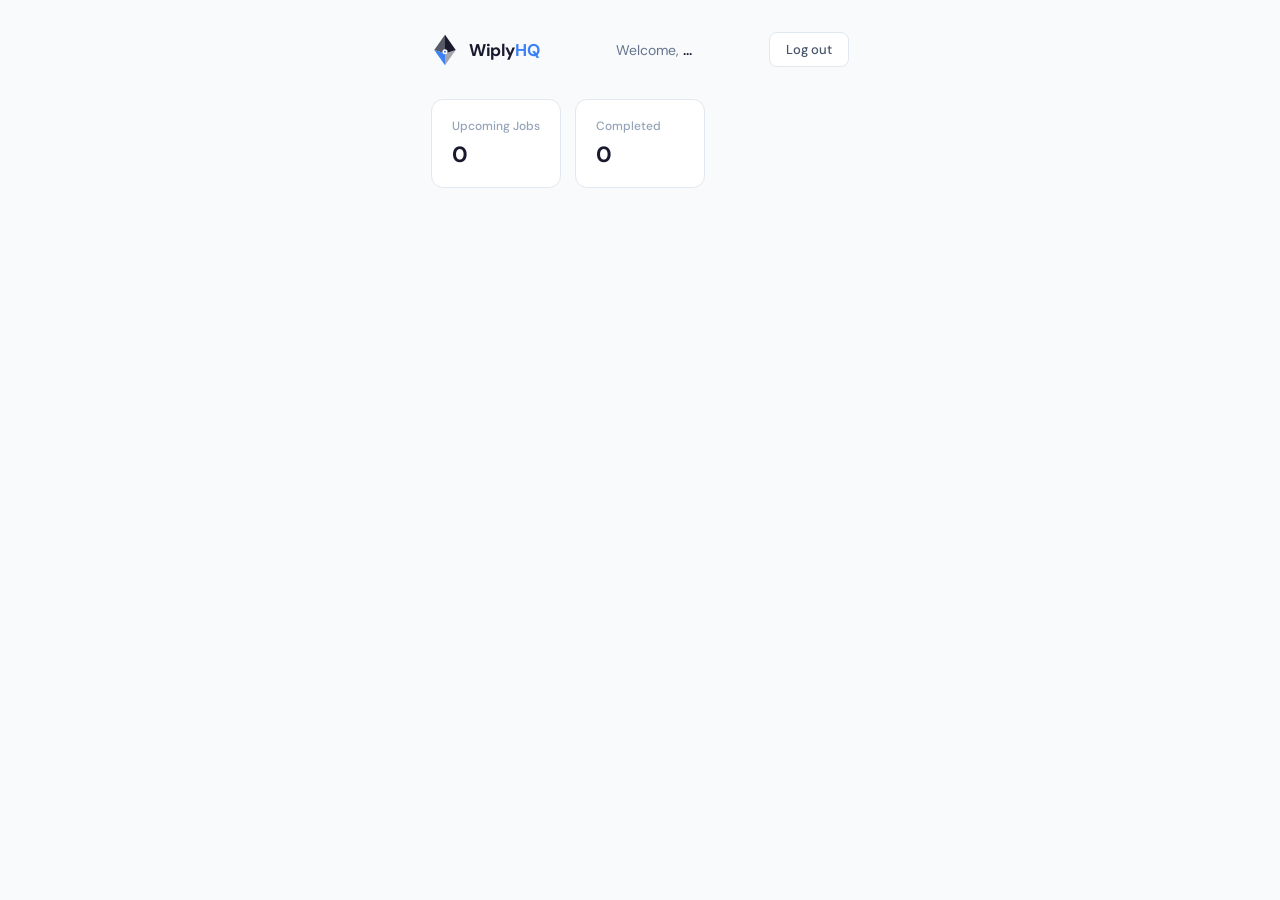
==== cleaner.html @ 7ff76e18 "adicionando pagina do faxineiro e atualizando login" ====
<!DOCTYPE html>
<html lang="en">
<head>
  <meta charset="UTF-8">
  <meta name="viewport" content="width=device-width, initial-scale=1.0">
  <title>WiplyHQ — My Jobs</title>
  <link rel="stylesheet" href="style.css">
  <style>
    body { background: var(--gray-50); }
    .cleaner-dashboard { max-width: 800px; margin: 0 auto; padding: 32px 24px; }
    .cleaner-header { display: flex; align-items: center; justify-content: space-between; margin-bottom: 32px; }
    .cleaner-logo { display: flex; align-items: center; gap: 10px; }
    .cleaner-welcome { font-size: 14px; color: var(--gray-500); }
    .cleaner-welcome span { font-weight: 600; color: var(--navy); }
    .logout-btn { padding: 8px 16px; border: 1px solid var(--gray-200); border-radius: 8px; background: white; font-family: 'DM Sans', sans-serif; font-size: 13px; font-weight: 500; color: var(--gray-600); cursor: pointer; }
    .logout-btn:hover { background: var(--gray-50); }
    .jobs-title { font-size: 22px; font-weight: 700; color: var(--navy); margin-bottom: 20px; }
    .job-card { background: white; border: 1px solid var(--gray-200); border-radius: 12px; padding: 20px 24px; margin-bottom: 14px; display: flex; align-items: center; justify-content: space-between; gap: 16px; }
    .job-card-left { display: flex; flex-direction: column; gap: 6px; }
    .job-card-client { font-size: 16px; font-weight: 600; color: var(--navy); }
    .job-card-meta { display: flex; gap: 16px; flex-wrap: wrap; }
    .job-card-meta-item { display: flex; align-items: center; gap: 6px; font-size: 13px; color: var(--gray-500); }
    .job-card-meta-item svg { width: 14px; height: 14px; }
    .job-card-right { display: flex; flex-direction: column; align-items: flex-end; gap: 8px; }
    .job-price { font-size: 18px; font-weight: 700; color: var(--navy); }
    .complete-btn { padding: 8px 16px; border: none; border-radius: 8px; background: var(--blue); color: white; font-family: 'DM Sans', sans-serif; font-size: 13px; font-weight: 600; cursor: pointer; transition: background 0.15s; }
    .complete-btn:hover { background: #2563EB; }
    .complete-btn:disabled { background: var(--gray-200); color: var(--gray-400); cursor: not-allowed; }
    .empty-state { text-align: center; padding: 60px 20px; color: var(--gray-400); font-size: 15px; }
    .summary-cards { display: grid; grid-template-columns: repeat(3, 1fr); gap: 14px; margin-bottom: 28px; }
    .summary-card { background: white; border: 1px solid var(--gray-200); border-radius: 12px; padding: 18px 20px; }
    .summary-label { font-size: 12px; color: var(--gray-400); font-weight: 500; margin-bottom: 6px; }
    .summary-value { font-size: 22px; font-weight: 700; color: var(--navy); }
  </style>
</head>
<body>
  <div class="cleaner-dashboard">
    <div class="cleaner-header">
      <div class="cleaner-logo">
        <svg width="28" height="34" viewBox="0 0 30 38" fill="none">
          <path d="M15 2 L27 19 L15 23 L15 2Z" fill="#1A1A2E"/>
          <path d="M27 19 L15 36 L15 23 Z" fill="#1A1A2E" opacity="0.38"/>
          <path d="M3 19 L15 2 L15 23 Z" fill="#1A1A2E" opacity="0.72"/>
          <path d="M15 36 L3 19 L15 23 Z" fill="#3B82F6"/>
          <circle cx="15" cy="21" r="2.8" fill="white"/>
          <circle cx="15" cy="21" r="1.2" fill="#3B82F6"/>
        </svg>
        <span class="logo-wordmark">Wiply<span>HQ</span></span>
      </div>
      <div class="cleaner-welcome">Welcome, <span id="cleaner-name">...</span></div>
      <button class="logout-btn" onclick="logout()">Log out</button>
    </div>

    <div class="summary-cards">
      <div class="summary-card">
        <div class="summary-label">Upcoming Jobs</div>
        <div class="summary-value" id="total-jobs">0</div>
      </div>
      <div class="summary-card">
        <div class="summary-label">Completed</div>
        <div class="summary-value" id="completed-jobs">0</div>
      </div>
      <div class
---- style.css ----
/* ═══════════════════════════════════════════════
   WIPLYHQ — style.css
   CSS Global Completo — todas as páginas
═══════════════════════════════════════════════ */

@import url('https://fonts.googleapis.com/css2?family=DM+Sans:wght@300;400;500;600;700&family=DM+Mono:wght@400;500&display=swap');

/* ── VARIÁVEIS ── */
:root {
  --navy:        #1A1A2E;
  --blue:        #3B82F6;
  --blue-light:  #EFF6FF;
  --green:       #10B981;
  --green-light: #D1FAE5;
  --amber:       #F59E0B;
  --amber-light: #FEF3C7;
  --red:         #EF4444;
  --red-light:   #FEE2E2;
  --gray-50:     #F8FAFC;
  --gray-100:    #F1F5F9;
  --gray-200:    #E2E8F0;
  --gray-400:    #94A3B8;
  --gray-500:    #64748B;
  --gray-600:    #475569;
  --gray-800:    #1E293B;
  --sidebar-w:   240px;
  --header-h:    56px;
}

/* ── RESET ── */
* { box-sizing: border-box; margin: 0; padding: 0; }
body { font-family: 'DM Sans', sans-serif; background: var(--gray-50); color: var(--gray-800); display: flex; min-height: 100vh; font-size: 14px; }

/* ══ SIDEBAR ══ */
.sidebar { width: var(--sidebar-w); background: white; border-right: 1px solid var(--gray-200); display: flex; flex-direction: column; position: fixed; top: 0; left: 0; bottom: 0; z-index: 100; }
.sidebar-logo { height: var(--header-h); display: flex; align-items: center; gap: 10px; padding: 0 20px; border-bottom: 1px solid var(--gray-200); flex-shrink: 0; }
.logo-wordmark { font-size: 17px; font-weight: 700; letter-spacing: -0.4px; color: var(--navy); }
.logo-wordmark span { color: var(--blue); }
.sidebar-nav { flex: 1; padding: 12px 10px; overflow-y: auto; }
.nav-item { display: flex; align-items: center; gap: 10px; padding: 9px 12px; border-radius: 8px; cursor: pointer; color: var(--gray-600); font-weight: 500; font-size: 13.5px; transition: all 0.15s; margin-bottom: 2px; text-decoration: none; border: none; background: none; width: 100%; text-align: left; font-family: 'DM Sans', sans-serif; }
.nav-item:hover { background: var(--gray-50); color: var(--gray-800); }
.nav-item.active { background: var(--blue-light); color: var(--blue); }
.nav-item svg { width: 17px; height: 17px; flex-shrink: 0; }
.nav-badge { margin-left: auto; background: var(--blue); color: white; font-size: 10px; font-weight: 700; padding: 1px 7px; border-radius: 100px; font-family: 'DM Mono', monospace; }
.sidebar-footer { padding: 12px 10px; border-top: 1px solid var(--gray-200); flex-shrink: 0; }
.sidebar-collapse { display: flex; align-items: center; gap: 8px; padding: 8px 12px; border-radius: 8px; cursor: pointer; color: var(--gray-400); font-size: 12px; font-weight: 500; }
.sidebar-collapse svg { width: 16px; height: 16px; }

/* ══ MAIN / TOPBAR ══ */
.main { margin-left: var(--sidebar-w); flex: 1; display: block; min-height: 100vh; }
.topbar { height: var(--header-h); background: white; border-bottom: 1px solid var(--gray-200); display: flex; align-items: center; justify-content: space-between; padding: 0 28px; position: sticky; top: 0; z-index: 50; flex-shrink: 0; }
.topbar-title { font-size: 15px; font-weight: 700; color: var(--navy); letter-spacing: -0.3px; }
.topbar-right { display: flex; align-items: center; gap: 12px; }
.topbar-notif { position: relative; width: 36px; height: 36px; border-radius: 8px; display: flex; align-items: center; justify-content: center; cursor: pointer; color: var(--gray-600); transition: background 0.15s; }
.topbar-notif:hover { background: var(--gray-100); }
.topbar-notif svg { width: 20px; height: 20px; }
.notif-dot { position: absolute; top: 7px; right: 7px; width: 7px; height: 7px; background: var(--blue); border-radius: 50%; border: 1.5px solid white; }
.topbar-avatar { width: 34px; height: 34px; border-radius: 8px; background: var(--navy); color: #E0E7FF; font-size: 12px; font-weight: 700; display: flex; align-items: center; justify-content: center; cursor: pointer; letter-spacing: 0.5px; }

/* ══ PAGES ══ */
.page { display: none; padding: 28px; flex: 1; animation: fadeUp 0.3s ease; }
.page.active { display: block; }
@keyframes fadeUp { from { opacity: 0; transform: translateY(8px); } to { opacity: 1; transform: translateY(0); } }

/* ══ SHARED ══ */
.page-header { display: flex; align-items: center; justify-content: space-between; margin-bottom: 24px; }
.page-title { font-size: 24px; font-weight: 700; color: var(--navy); letter-spacing: -0.5px; }
.page-sub { font-size: 13px; color: var(--gray-400); margin-top: 3px; }
.card { background: white; border: 1px solid var(--gray-200); border-radius: 12px; }
.card-title { font-size: 15px; font-weight: 700; color: var(--navy); margin-bottom: 18px; }

/* ══ BUTTONS ══ */
.btn-primary { display: flex; align-items: center; gap: 6px; background: var(--blue); color: white; border: none; border-radius: 8px; padding: 9px 18px; font-size: 13.5px; font-weight: 600; font-family: 'DM Sans', sans-serif; cursor: pointer; transition: background 0.15s; white-space: nowrap; }
.btn-primary:hover { background: #2563EB; }
.btn-primary svg { width: 16px; height: 16px; }
.btn-outline { padding: 8px 16px; border-radius: 8px; border: 1px solid var(--gray-200); background: white; color: var(--gray-600); font-size: 13px; font-weight: 500; font-family: 'DM Sans', sans-serif; cursor: pointer; transition: background 0.15s; }
.btn-outline:hover { background: var(--gray-50); }

/* ══ BADGES ══ */
.badge { font-size: 10.5px; font-weight: 600; padding: 3px 8px; border-radius: 100px; white-space: nowrap; }
.badge-scheduled  { background: var(--gray-100); color: var(--gray-600); }
.badge-inprogress { background: var(--amber-light); color: #92400E; }
.badge-completed  { background: var(--green-light); color: #065F46; }
.badge-weekly     { background: var(--blue-light); color: #1D4ED8; }
.badge-biweekly   { background: var(--amber-light); color: #92400E; }
.badge-monthly    { background: var(--green-light); color: #065F46; }
.badge-active     { background: var(--green-light); color: #065F46; }
.badge-inactive   { background: var(--gray-100); color: var(--gray-600); }

/* ══ DASHBOARD ══ */
.stats-grid { display: grid; grid-template-columns: repeat(4,1fr); gap: 14px; margin-bottom: 20px; }
.stat-card { background: white; border: 1px solid var(--gray-200); border-radius: 12px; padding: 18px 20px; display: flex; align-items: center; justify-content: space-between; transition: box-shadow 0.15s; }
.stat-card:hover { box-shadow: 0 2px 12px rgba(0,0,0,0.06); }
.stat-label { font-size: 12px; color: var(--gray-400); font-weight: 500; margin-bottom: 6px; }
.stat-value { font-size: 26px; font-weight: 700; color: var(--navy); letter-spacing: -0.5px; line-height: 1; }
.stat-icon { width: 40px; height: 40px; border-radius: 10px; display: flex; align-items: center; justify-content: center; flex-shrink: 0; }
.stat-icon svg { width: 20px; height: 20px; }
.stat-icon.blue  { background: var(--blue-light); color: var(--blue); }
.stat-icon.green { background: var(--green-light); color: var(--green); }
.bottom-grid { display: grid; grid-template-columns: 1fr 360px; gap: 14px; }
.chart-card { background: white; border: 1px solid var(--gray-200); border-radius: 12px; padding: 22px 24px; }
.chart-inner { display: flex; height: 210px; }
.y-axis { display: flex; flex-direction: column; justify-content: space-between; padding-bottom: 26px; width: 44px; flex-shrink: 0; text-align: right; padding-right: 8px; }
.y-label { font-size: 10px; color: var(--gray-400); font-family: 'DM Mono', monospace; }
.bars-area { flex: 1; display: flex; flex-direction: column; }
.grid-zone { flex: 1; position: relative; border-left: 1px solid var(--gray-100); }
.grid-line { position: absolute; left: 0; right: 0; border-top: 1px dashed var(--gray-100); }
.bars-row { position: absolute; bottom: 0; left: 8px; right: 8px; top: 0; display: flex; align-items: flex-end; gap: 8px; }
.bar-item { display: flex; flex-direction: column; align-items: center; flex: 1; }
.bar-body { width: 100%; background: var(--blue); border-radius: 5px 5px 0 0; }
.bar-body:hover { opacity: 0.75; cursor: pointer; }
.bar-day { font-size: 11px; color: var(--gray-400); font-weight: 500; margin-top: 6px; }
.jobs-card { background: white; border: 1px solid var(--gray-200); border-radius: 12px; padding: 22px 20px; }
.job-item { display: flex; align-items: center; gap: 12px; padding: 12px 0; border-bottom: 1px solid var(--gray-100); cursor: pointer; transition: all 0.12s; }
.job-item:last-child { border-bottom: none; }
.job-item:hover { background: var(--gray-50); margin: 0 -10px; padding: 12px 10px; border-radius: 8px; }
.job-clock { width: 32px; height: 32px; border-radius: 8px; background: var(--blue-light); color: var(--blue); display: flex; align-items: center; justify-content: center; flex-shrink: 0; }
.job-clock svg { width: 15px; height: 15px; }
.job-info { flex: 1; min-width: 0; }
.job-name { font-size: 13.5px; font-weight: 600; color: var(--navy); margin-bottom: 2px; }
.job-meta { font-size: 11.5px; color: var(--gray-400); }

/* ══ CLIENTS ══ */
.search-wrap { position: relative; margin-bottom: 22px; max-width: 400px; }
.search-icon { position: absolute; left: 12px; top: 50%; transform: translateY(-50%); color: var(--gray-400); width: 16px; height: 16px; pointer-events: none; }
.search-input { width: 100%; padding: 10px 14px 10px 38px; border: 1px solid var(--gray-200); border-radius: 8px; font-size: 13.5px; font-family: 'DM Sans', sans-serif; color: var(--gray-800); background: white; outline: none; transition: border-color 0.15s, box-shadow 0.15s; }
.search-input::placeholder { color: var(--gray-400); }
.search-input:focus { border-color: var(--blue); box-shadow: 0 0 0 3px rgba(59,130,246,0.1); }
.clients-grid { display: grid; grid-template-columns: repeat(3,1fr); gap: 14px; }
.client-card { background: white; border: 1px solid var(--gray-200); border-radius: 12px; padding: 20px; cursor: pointer; transition: box-shadow 0.15s, transform 0.1s; }
.client-card:hover { box-shadow: 0 4px 16px rgba(0,0,0,0.07); transform: translateY(-1px); }
.client-card.hidden { display: none; }
.client-name { font-size: 16px; font-weight: 700; color: var(--navy); letter-spacing: -0.3px; margin-bottom: 14px; }
.client-detail { display: flex; align-items: flex-start; gap: 8px; margin-bottom: 8px; font-size: 13px; color: var(--gray-600); line-height: 1.5; }
.client-detail:last-child { margin-bottom: 0; }
.client-detail svg { width: 15px; height: 15px; flex-shrink: 0; margin-top: 1px; color: var(--gray-400); }

/* ══ SCHEDULE ══ */
.schedule-header { display: flex; align-items: center; justify-content: space-between; margin-bottom: 20px; }
.schedule-nav { display: flex; align-items: center; gap: 8px; }
.nav-btn { width: 34px; height: 34px; border-radius: 8px; border: 1px solid var(--gray-200); background: white; display: flex; align-items: center; justify-content: center; cursor: pointer; color: var(--gray-600); transition: background 0.15s; }
.nav-btn:hover { background: var(--gray-50); }
.nav-btn svg { width: 16px; height: 16px; }
.today-btn { padding: 7px 16px; border-radius: 8px; border: 1px solid var(--gray-200); background: white; font-size: 13px; font-weight: 500; font-family: 'DM Sans', sans-serif; cursor: pointer; color: var(--gray-800); transition: background 0.15s; }
.today-btn:hover { background: var(--gray-50); }
.week-grid { display: grid; grid-template-columns: repeat(7,1fr); border: 1px solid var(--gray-200); border-radius: 12px; overflow: hidden; background: white; }
.day-col { border-right: 1px solid var(--gray-200); min-height: 500px; }
.day-col:last-child { border-right: none; }
.day-header { padding: 14px 12px 10px; border-bottom: 1px solid var(--gray-200); }
.day-name { font-size: 11px; font-weight: 600; color: var(--gray-400); text-transform: uppercase; letter-spacing: 0.06em; margin-bottom: 4px; }
.day-num { font-size: 18px; font-weight: 700; color: var(--navy); }
.day-num.today { color: var(--blue); }
.day-body { padding: 8px; display: flex; flex-direction: column; gap: 6px; }
.job-block { background: var(--gray-50); border: 1px solid var(--gray-200); border-radius: 8px; padding: 8px 10px; cursor: pointer; transition: box-shadow 0.12s; }
.job-block:hover { box-shadow: 0 2px 8px rgba(0,0,0,0.08); }
.job-block-time { display: flex; align-items: center; gap: 4px; font-size: 11px; color: var(--gray-500); margin-bottom: 3px; }
.job-block-time svg { width: 11px; height: 11px; }
.job-block-name { font-size: 12px; font-weight: 600; color: var(--navy); margin-bottom: 3px; }
.job-block-cleaner { display: flex; align-items: center; gap: 4px; font-size: 11px; color: var(--gray-400); margin-bottom: 5px; }
.job-block-cleaner svg { width: 11px; height: 11px; }

/* ══ RECURRING ══ */
.recurring-list { display: flex; flex-direction: column; gap: 10px; }
.recurring-card { background: white; border: 1px solid var(--gray-200); border-radius: 12px; padding: 18px 22px; display: flex; align-items: center; justify-content: space-between; cursor: pointer; transition: box-shadow 0.15s; }
.recurring-card:hover { box-shadow: 0 2px 12px rgba(0,0,0,0.06); }
.recurring-left { display: flex; flex-direction: column; gap: 6px; }
.recurring-name-row { display: flex; align-items: center; gap: 10px; }
.recurring-name { font-size: 16px; font-weight: 700; color: var(--navy); }
.recurring-meta { display: flex; align-items: center; gap: 18px; }
.recurring-meta-item { display: flex; align-items: center; gap: 6px; font-size: 13px; color: var(--gray-500); }
.recurring-meta-item svg { width: 14px; height: 14px; color: var(--gray-400); }
.recurring-right { text-align: right; flex-shrink: 0; }
.recurring-next-label { font-size: 11px; color: var(--gray-400); margin-bottom: 4px; }
.recurring-next-date { display: flex; align-items: center; gap: 6px; font-size: 14px; font-weight: 600; color: var(--navy); justify-content: flex-end; }
.recurring-next-date svg { width: 14px; height: 14px; color: var(--blue); }

/* ══ CLEANERS ══ */
.cleaners-grid { display: grid; grid-template-columns: repeat(4,1fr); gap: 14px; }
.cleaner-card { background: white; border: 1px solid var(--gray-200); border-radius: 12px; padding: 20px 18px; cursor: pointer; transition: box-shadow 0.15s, transform 0.1s; }
.cleaner-card:hover { box-shadow: 0 4px 16px rgba(0,0,0,0.07); transform: translateY(-1px); }
.cleaner-avatar { width: 44px; height: 44px; border-radius: 50%; background: var(--blue-light); color: var(--blue); display: flex; align-items: center; justify-content: center; margin-bottom: 10px; }
.cleaner-avatar svg { width: 22px; height: 22px; }
.cleaner-name { font-size: 15px; font-weight: 700; color: var(--navy); margin-bottom: 4px; }
.cleaner-phone { display: flex; align-items: center; gap: 5px; font-size: 12.5px; color: var(--gray-500); margin-bottom: 12px; }
.cleaner-phone svg { width: 13px; height: 13px; color: var(--gray-400); }
.cleaner-footer { display: flex; align-items: center; justify-content: space-between; }
.cleaner-jobs { font-size: 12px; color: var(--gray-500); }

/* ══ REVENUE ══ */
.revenue-bottom { display: grid; grid-template-columns: 1fr 1fr; gap: 14px; margin-top: 20px; }

/* ══ NOTIFICATIONS ══ */
.notif-list { display: flex; flex-direction: column; }
.notif-item { display: flex; align-items: flex-start; gap: 14px; padding: 16px 18px; border-bottom: 1px solid var(--gray-100); cursor: pointer; transition: background 0.12s; }
.notif-item:last-child { border-bottom: none; }
.notif-item:hover { background: var(--gray-50); }
.notif-item.unread { border-left: 3px solid var(--blue); }
.notif-icon { width: 36px; height: 36px; border-radius: 50%; flex-shrink: 0; display: flex; align-items: center; justify-content: center; }
.notif-icon svg { width: 16px; height: 16px; }
.notif-icon.green { background: var(--green-light); color: var(--green); }
.notif-icon.amber { background: var(--amber-light); color: var(--amber); }
.notif-icon.blue  { background: var(--blue-light); color: var(--blue); }
.notif-content { flex: 1; }
.notif-title { display: flex; align-items: center; gap: 6px; font-size: 14px; font-weight: 600; color: var(--navy); margin-bottom: 3px; }
.notif-dot-inline { width: 7px; height: 7px; background: var(--blue); border-radius: 50%; flex-shrink: 0; }
.notif-msg { font-size: 13px; color: var(--gray-600); margin-bottom: 4px; line-height: 1.5; }
.notif-time { font-size: 11.5px; color: var(--gray-400); }

/* ══ SETTINGS ══ */
.settings-stack { display: flex; flex-direction: column; gap: 16px; max-width: 660px; }
.settings-card { background: white; border: 1px solid var(--gray-200); border-radius: 12px; padding: 24px 26px; }
.settings-card-header { display: flex; align-items: center; gap: 10px; margin-bottom: 20px; padding-bottom: 16px; border-bottom: 1px solid var(--gray-100); }
.settings-card-icon { width: 32px; height: 32px; border-radius: 8px; background: var(--blue-light); color: var(--blue); display: flex; align-items: center; justify-content: center; flex-shrink: 0; }
.settings-card-icon svg { width: 16px; height: 16px; }
.settings-card-title { font-size: 16px; font-weight: 700; color: var(--navy); letter-spacing: -0.2px; }
.settings-field { margin-bottom: 16px; }
.settings-field:last-child { margin-bottom: 0; }
.settings-label { display: block; font-size: 13px; font-weight: 500; color: var(--gray-600); margin-bottom: 6px; }
.settings-input { width: 100%; padding: 11px 14px; border: 1px solid var(--gray-200); border-radius: 8px; font-size: 14px; font-family: 'DM Sans', sans-serif; color: var(--gray-800); background: white; outline: none; transition: border-color 0.15s, box-shadow 0.15s; }
.settings-input:focus { border-color: var(--blue); box-shadow: 0 0 0 3px rgba(59,130,246,0.1); }
.settings-select-wrap { position: relative; display: inline-block; width: 200px; }
.settings-select { width: 100%; padding: 10px 36px 10px 14px; border: 1px solid var(--gray-200); border-radius: 8px; font-size: 14px; font-family: 'DM Sans', sans-serif; color: var(--gray-800); background: white; outline: none; appearance: none; cursor: pointer; }
.settings-select:focus { border-color: var(--blue); }
.settings-select-arrow { position: absolute; right: 10px; top: 50%; transform: translateY(-50%); width: 16px; height: 16px; color: var(--gray-400); pointer-events: none; }
.settings-toggle-row { display: flex; align-items: center; justify-content: space-between; padding: 14px 0; border-bottom: 1px solid var(--gray-100); }
.settings-toggle-row:last-child { border-bottom: none; padding-bottom: 0; }
.settings-toggle-row:first-of-type { padding-top: 0; }
.settings-toggle-info { flex: 1; padding-right: 24px; }
.settings-toggle-title { font-size: 14px; font-weight: 500; color: var(--navy); margin-bottom: 3px; }
.settings-toggle-sub { font-size: 12px; color: var(--gray-400); }
.toggle { position: relative; display: inline-block; cursor: pointer; }
.toggle input { position: absolute; opacity: 0; width: 0; height: 0; }
.toggle-track { display: block; width: 46px; height: 26px; background: var(--gray-200); border-radius: 100px; position: relative; transition: background 0.2s; }
.toggle-thumb { position: absolute; top: 3px; left: 3px; width: 20px; height: 20px; background: white; border-radius: 50%; transition: transform 0.2s; box-shadow: 0 1px 4px rgba(0,0,0,0.15); }
.toggle input:checked + .toggle-track { background: var(--blue); }
.toggle input:checked + .toggle-track .toggle-thumb { transform: translateX(20px); }
.toggle.on .toggle-track { background: var(--blue); }
.toggle.on .toggle-track .toggle-thumb { transform: translateX(20px); }
.settings-actions { padding-top: 4px; }
.settings-actions .btn-primary { padding: 10px 28px; font-size: 14px; }

/* ══ MODAL ══ */
.modal-overlay { display: none; position: fixed; inset: 0; background: rgba(0,0,0,0.35); z-index: 200; align-items: center; justify-content: center; }
.modal-overlay.open { display: flex; }
.modal { background: white; border-radius: 14px; padding: 28px; width: 100%; max-width: 440px; box-shadow: 0 20px 60px rgba(0,0,0,0.18); animation: fadeUp 0.2s ease; }
.modal-header { display: flex; align-items: center; justify-content: space-between; margin-bottom: 22px; }
.modal-title { font-size: 18px; font-weight: 700; color: var(--navy); }
.modal-close { width: 32px; height: 32px; border-radius: 7px; border: none; background: var(--gray-100); color: var(--gray-600); cursor: pointer; display: flex; align-items: center; justify-content: center; transition: background 0.15s; }
.modal-close:hover { background: var(--gray-200); }
.modal-close svg { width: 16px; height: 16px; }
.form-group { margin-bottom: 14px; }
.form-label { font-size: 11px; font-weight: 600; color: var(--gray-600); margin-bottom: 5px; display: block; text-transform: uppercase; letter-spacing: 0.05em; }
.form-input { width: 100%; padding: 10px 13px; border: 1px solid var(--gray-200); border-radius: 8px; font-size: 13.5px; font-family: 'DM Sans', sans-serif; color: var(--gray-800); outline: none; transition: border-color 0.15s, box-shadow 0.15s; }
.form-input:focus { border-color: var(--blue); box-shadow: 0 0 0 3px rgba(59,130,246,0.1); }
.form-select { width: 100%; padding: 10px 13px; border: 1px solid var(--gray-200); border-radius: 8px; font-size: 13.5px; font-family: 'DM Sans', sans-serif; color: var(--gray-800); background: white; outline: none; cursor: pointer; }
.modal-actions { display: flex; gap: 8px; margin-top: 20px; justify-content: flex-end; }
.btn-cancel { padding: 9px 18px; border-radius: 8px; border: 1px solid var(--gray-200); background: white; color: var(--gray-600); font-size: 13px; font-weight: 500; font-family: 'DM Sans', sans-serif; cursor: pointer; transition: background 0.15s; }
.btn-cancel:hover { background: var(--gray-50); }
.btn-save { padding: 9px 20px; border-radius: 8px; border: none; background: var(--blue); color: white; font-size: 13px; font-weight: 600; font-family: 'DM Sans', sans-serif; cursor: pointer; transition: background 0.15s; }
.btn-save:hover { background: #2563EB; }
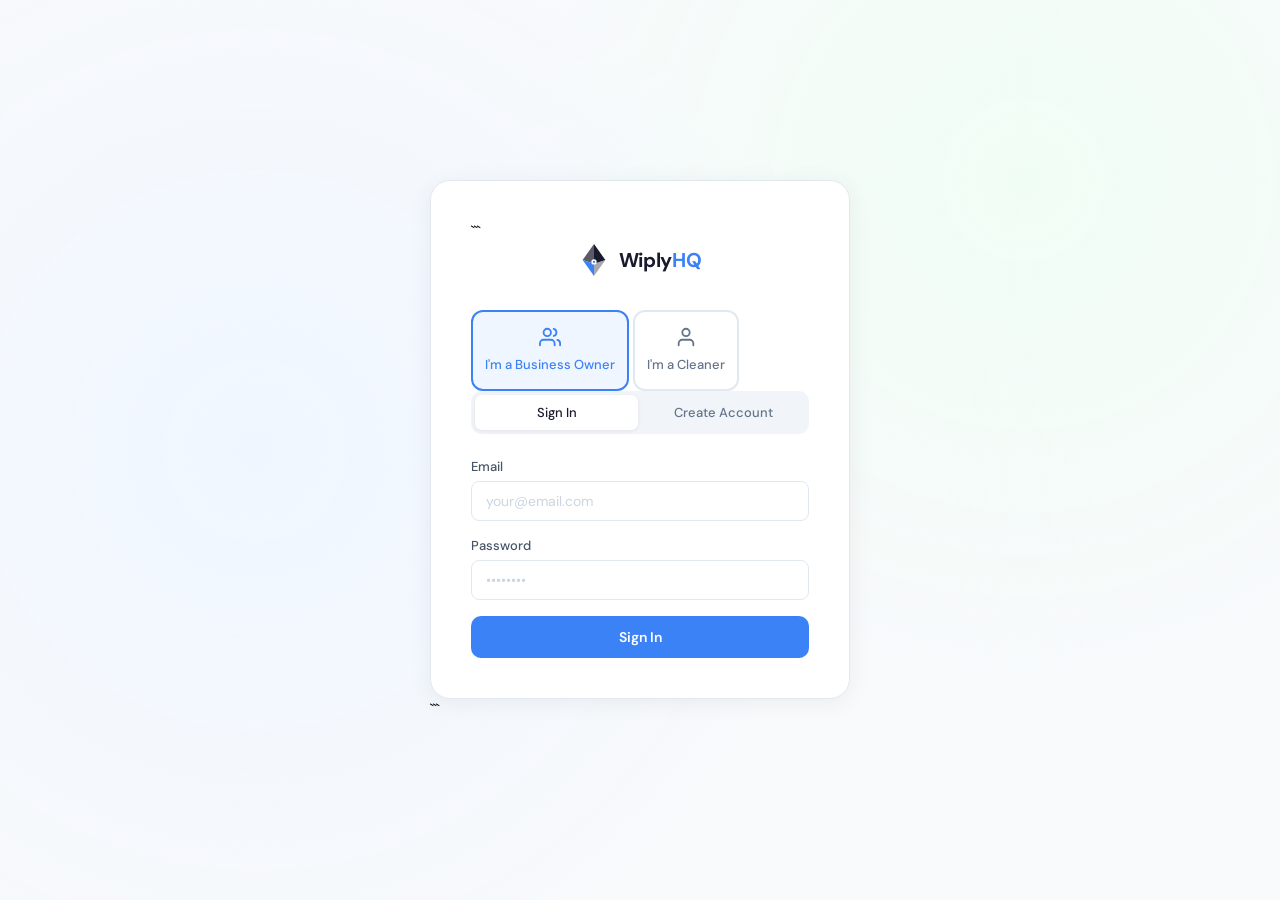
==== commit 7946d994: "novo login e cleaner" ====
--- a/cleaner.html
+++ b/cleaner.html
@@ -1,63 +1,464 @@
 <!DOCTYPE html>
+
 <html lang="en">
 <head>
   <meta charset="UTF-8">
   <meta name="viewport" content="width=device-width, initial-scale=1.0">
   <title>WiplyHQ — My Jobs</title>
-  <link rel="stylesheet" href="style.css">
+  <link rel="preconnect" href="https://fonts.googleapis.com">
+  <link href="https://fonts.googleapis.com/css2?family=DM+Sans:wght@400;500;600;700&display=swap" rel="stylesheet">
   <style>
-    body { background: var(--gray-50); }
-    .cleaner-dashboard { max-width: 800px; margin: 0 auto; padding: 32px 24px; }
-    .cleaner-header { display: flex; align-items: center; justify-content: space-between; margin-bottom: 32px; }
-    .cleaner-logo { display: flex; align-items: center; gap: 10px; }
-    .cleaner-welcome { font-size: 14px; color: var(--gray-500); }
-    .cleaner-welcome span { font-weight: 600; color: var(--navy); }
-    .logout-btn { padding: 8px 16px; border: 1px solid var(--gray-200); border-radius: 8px; background: white; font-family: 'DM Sans', sans-serif; font-size: 13px; font-weight: 500; color: var(--gray-600); cursor: pointer; }
-    .logout-btn:hover { background: var(--gray-50); }
-    .jobs-title { font-size: 22px; font-weight: 700; color: var(--navy); margin-bottom: 20px; }
-    .job-card { background: white; border: 1px solid var(--gray-200); border-radius: 12px; padding: 20px 24px; margin-bottom: 14px; display: flex; align-items: center; justify-content: space-between; gap: 16px; }
-    .job-card-left { display: flex; flex-direction: column; gap: 6px; }
-    .job-card-client { font-size: 16px; font-weight: 600; color: var(--navy); }
-    .job-card-meta { display: flex; gap: 16px; flex-wrap: wrap; }
-    .job-card-meta-item { display: flex; align-items: center; gap: 6px; font-size: 13px; color: var(--gray-500); }
-    .job-card-meta-item svg { width: 14px; height: 14px; }
-    .job-card-right { display: flex; flex-direction: column; align-items: flex-end; gap: 8px; }
-    .job-price { font-size: 18px; font-weight: 700; color: var(--navy); }
-    .complete-btn { padding: 8px 16px; border: none; border-radius: 8px; background: var(--blue); color: white; font-family: 'DM Sans', sans-serif; font-size: 13px; font-weight: 600; cursor: pointer; transition: background 0.15s; }
-    .complete-btn:hover { background: #2563EB; }
-    .complete-btn:disabled { background: var(--gray-200); color: var(--gray-400); cursor: not-allowed; }
-    .empty-state { text-align: center; padding: 60px 20px; color: var(--gray-400); font-size: 15px; }
-    .summary-cards { display: grid; grid-template-columns: repeat(3, 1fr); gap: 14px; margin-bottom: 28px; }
-    .summary-card { background: white; border: 1px solid var(--gray-200); border-radius: 12px; padding: 18px 20px; }
-    .summary-label { font-size: 12px; color: var(--gray-400); font-weight: 500; margin-bottom: 6px; }
-    .summary-value { font-size: 22px; font-weight: 700; color: var(--navy); }
+    *, *::before, *::after { box-sizing: border-box; margin: 0; padding: 0; }
+    :root {
+      --blue: #3B82F6;
+      --blue-dark: #2563EB;
+      --navy: #1A1A2E;
+      --gray-50: #F8FAFC;
+      --gray-100: #F1F5F9;
+      --gray-200: #E2E8F0;
+      --gray-300: #CBD5E1;
+      --gray-400: #94A3B8;
+      --gray-500: #64748B;
+      --gray-600: #475569;
+      --green: #10B981;
+      --green-light: #D1FAE5;
+      --amber: #F59E0B;
+      --amber-light: #FEF3C7;
+    }
+
+```
+body {
+  font-family: 'DM Sans', sans-serif;
+  background: var(--gray-50);
+  min-height: 100vh;
+  color: var(--navy);
+}
+
+/* ── HEADER ── */
+.header {
+  background: white;
+  border-bottom: 1px solid var(--gray-200);
+  padding: 0 24px;
+  height: 60px;
+  display: flex;
+  align-items: center;
+  justify-content: space-between;
+  position: sticky;
+  top: 0;
+  z-index: 10;
+}
+
+.header-logo { display: flex; align-items: center; gap: 10px; }
+.logo-wordmark { font-size: 18px; font-weight: 700; color: var(--navy); letter-spacing: -0.3px; }
+.logo-wordmark span { color: var(--blue); }
+
+.header-right { display: flex; align-items: center; gap: 12px; }
+.header-welcome { font-size: 13px; color: var(--gray-500); }
+.header-welcome strong { color: var(--navy); font-weight: 600; }
+
+.logout-btn {
+  padding: 7px 14px;
+  border: 1px solid var(--gray-200);
+  border-radius: 8px;
+  background: white;
+  font-family: 'DM Sans', sans-serif;
+  font-size: 13px;
+  font-weight: 500;
+  color: var(--gray-600);
+  cursor: pointer;
+  transition: all 0.15s;
+  display: flex;
+  align-items: center;
+  gap: 6px;
+}
+.logout-btn:hover { background: var(--gray-50); border-color: var(--gray-300); }
+.logout-btn svg { width: 14px; height: 14px; }
+
+/* ── CONTENT ── */
+.content { max-width: 800px; margin: 0 auto; padding: 32px 24px; }
+
+/* ── DATE TABS ── */
+.date-tabs {
+  display: flex;
+  gap: 8px;
+  margin-bottom: 28px;
+  overflow-x: auto;
+  padding-bottom: 4px;
+}
+.date-tab {
+  flex-shrink: 0;
+  padding: 8px 18px;
+  border: 1.5px solid var(--gray-200);
+  border-radius: 10px;
+  background: white;
+  font-family: 'DM Sans', sans-serif;
+  font-size: 13px;
+  font-weight: 500;
+  color: var(--gray-500);
+  cursor: pointer;
+  transition: all 0.15s;
+}
+.date-tab:hover { border-color: var(--gray-300); color: var(--gray-600); }
+.date-tab.active { border-color: var(--blue); background: #EFF6FF; color: var(--blue); font-weight: 600; }
+
+/* ── SUMMARY CARDS ── */
+.summary-grid {
+  display: grid;
+  grid-template-columns: repeat(3, 1fr);
+  gap: 14px;
+  margin-bottom: 28px;
+}
+
+.summary-card {
+  background: white;
+  border: 1px solid var(--gray-200);
+  border-radius: 14px;
+  padding: 20px;
+}
+
+.summary-label { font-size: 12px; color: var(--gray-400); font-weight: 500; margin-bottom: 8px; text-transform: uppercase; letter-spacing: 0.4px; }
+.summary-value { font-size: 26px; font-weight: 700; color: var(--navy); line-height: 1; }
+.summary-value.green { color: var(--green); }
+
+/* ── SECTION TITLE ── */
+.section-title {
+  font-size: 16px;
+  font-weight: 700;
+  color: var(--navy);
+  margin-bottom: 14px;
+}
+
+/* ── JOB CARDS ── */
+.job-card {
+  background: white;
+  border: 1px solid var(--gray-200);
+  border-radius: 14px;
+  padding: 20px 24px;
+  margin-bottom: 12px;
+  display: flex;
+  align-items: center;
+  justify-content: space-between;
+  gap: 16px;
+  transition: box-shadow 0.15s;
+}
+.job-card:hover { box-shadow: 0 2px 12px rgba(0,0,0,0.06); }
+.job-card.completed { opacity: 0.65; }
+
+.job-card-left { flex: 1; display: flex; flex-direction: column; gap: 8px; }
+.job-card-client { font-size: 16px; font-weight: 600; color: var(--navy); }
+
+.job-card-meta { display: flex; gap: 16px; flex-wrap: wrap; }
+.meta-item {
+  display: flex; align-items: center; gap: 5px;
+  font-size: 13px; color: var(--gray-500);
+}
+.meta-item svg { width: 13px; height: 13px; flex-shrink: 0; }
+
+.job-card-right { display: flex; flex-direction: column; align-items: flex-end; gap: 10px; }
+.job-price { font-size: 20px; font-weight: 700; color: var(--navy); }
+
+.complete-btn {
+  padding: 9px 18px;
+  border: none;
+  border-radius: 8px;
+  background: var(--blue);
+  color: white;
+  font-family: 'DM Sans', sans-serif;
+  font-size: 13px;
+  font-weight: 600;
+  cursor: pointer;
+  transition: background 0.15s, transform 0.1s;
+  white-space: nowrap;
+}
+.complete-btn:hover { background: var(--blue-dark); }
+.complete-btn:active { transform: scale(0.97); }
+.complete-btn:disabled {
+  background: var(--green-light);
+  color: var(--green);
+  cursor: not-allowed;
+  transform: none;
+}
+
+/* Status badge */
+.badge {
+  display: inline-flex; align-items: center; gap: 4px;
+  padding: 4px 10px; border-radius: 20px;
+  font-size: 11px; font-weight: 600; text-transform: uppercase; letter-spacing: 0.3px;
+}
+.badge-scheduled { background: #EFF6FF; color: #3B82F6; }
+.badge-in-progress { background: var(--amber-light); color: #92400E; }
+.badge-completed { background: var(--green-light); color: #065F46; }
+
+/* Empty state */
+.empty-state {
+  text-align: center;
+  padding: 60px 20px;
+  color: var(--gray-400);
+}
+.empty-state svg { width: 48px; height: 48px; margin: 0 auto 16px; display: block; opacity: 0.4; }
+.empty-state p { font-size: 15px; }
+
+/* Loading */
+.loading {
+  text-align: center;
+  padding: 40px 20px;
+  color: var(--gray-400);
+  font-size: 14px;
+}
+
+@media (max-width: 600px) {
+  .summary-grid { grid-template-columns: repeat(3, 1fr); gap: 10px; }
+  .summary-value { font-size: 20px; }
+  .job-card { flex-direction: column; align-items: flex-start; }
+  .job-card-right { flex-direction: row; align-items: center; width: 100%; justify-content: space-between; }
+  .header-welcome { display: none; }
+}
+```
+
   </style>
 </head>
 <body>
-  <div class="cleaner-dashboard">
-    <div class="cleaner-header">
-      <div class="cleaner-logo">
-        <svg width="28" height="34" viewBox="0 0 30 38" fill="none">
-          <path d="M15 2 L27 19 L15 23 L15 2Z" fill="#1A1A2E"/>
-          <path d="M27 19 L15 36 L15 23 Z" fill="#1A1A2E" opacity="0.38"/>
-          <path d="M3 19 L15 2 L15 23 Z" fill="#1A1A2E" opacity="0.72"/>
-          <path d="M15 36 L3 19 L15 23 Z" fill="#3B82F6"/>
-          <circle cx="15" cy="21" r="2.8" fill="white"/>
-          <circle cx="15" cy="21" r="1.2" fill="#3B82F6"/>
+
+  <!-- HEADER -->
+
+  <header class="header">
+    <div class="header-logo">
+      <svg width="26" height="32" viewBox="0 0 30 38" fill="none">
+        <path d="M15 2 L27 19 L15 23 L15 2Z" fill="#1A1A2E"/>
+        <path d="M27 19 L15 36 L15 23 Z" fill="#1A1A2E" opacity="0.38"/>
+        <path d="M3 19 L15 2 L15 23 Z" fill="#1A1A2E" opacity="0.72"/>
+        <path d="M15 36 L3 19 L15 23 Z" fill="#3B82F6"/>
+        <circle cx="15" cy="21" r="2.8" fill="white"/>
+        <circle cx="15" cy="21" r="1.2" fill="#3B82F6"/>
+      </svg>
+      <span class="logo-wordmark">Wiply<span>HQ</span></span>
+    </div>
+    <div class="header-right">
+      <div class="header-welcome">Welcome, <strong id="cleaner-name">...</strong></div>
+      <button class="logout-btn" onclick="logout()">
+        <svg viewBox="0 0 24 24" fill="none" stroke="currentColor" stroke-width="2" stroke-linecap="round" stroke-linejoin="round">
+          <path d="M9 21H5a2 2 0 0 1-2-2V5a2 2 0 0 1 2-2h4"/>
+          <polyline points="16 17 21 12 16 7"/>
+          <line x1="21" y1="12" x2="9" y2="12"/>
         </svg>
-        <span class="logo-wordmark">Wiply<span>HQ</span></span>
-      </div>
-      <div class="cleaner-welcome">Welcome, <span id="cleaner-name">...</span></div>
-      <button class="logout-btn" onclick="logout()">Log out</button>
+        Log out
+      </button>
     </div>
-
-    <div class="summary-cards">
-      <div class="summary-card">
-        <div class="summary-label">Upcoming Jobs</div>
-        <div class="summary-value" id="total-jobs">0</div>
-      </div>
-      <div class="summary-card">
-        <div class="summary-label">Completed</div>
-        <div class="summary-value" id="completed-jobs">0</div>
-      </div>
-      <div class+  </header>
+
+  <!-- CONTENT -->
+
+  <div class="content">
+
+```
+<!-- Summary -->
+<div class="summary-grid">
+  <div class="summary-card">
+    <div class="summary-label">Today's Jobs</div>
+    <div class="summary-value" id="count-today">0</div>
+  </div>
+  <div class="summary-card">
+    <div class="summary-label">Upcoming</div>
+    <div class="summary-value" id="count-upcoming">0</div>
+  </div>
+  <div class="summary-card">
+    <div class="summary-label">Completed</div>
+    <div class="summary-value green" id="count-completed">0</div>
+  </div>
+</div>
+
+<!-- Date filter tabs -->
+<div class="date-tabs">
+  <button class="date-tab active" id="tab-today" onclick="filterJobs('today')">Today</button>
+  <button class="date-tab" id="tab-upcoming" onclick="filterJobs('upcoming')">Upcoming</button>
+  <button class="date-tab" id="tab-completed" onclick="filterJobs('completed')">Completed</button>
+  <button class="date-tab" id="tab-all" onclick="filterJobs('all')">All Jobs</button>
+</div>
+
+<!-- Jobs list -->
+<div class="section-title" id="jobs-section-title">Today's Jobs</div>
+<div id="jobs-list">
+  <div class="loading">Loading your jobs...</div>
+</div>
+```
+
+  </div>
+
+  <script>
+    var API = 'https://wiplyhq-backend-production.up.railway.app';
+    var token = localStorage.getItem('token');
+    var user = JSON.parse(localStorage.getItem('user') || '{}');
+    var allJobs = [];
+    var currentFilter = 'today';
+
+    // ── PROTEÇÃO DE ROTA ──
+    if (!token) window.location.href = 'login.html';
+    if (user.role !== 'cleaner') window.location.href = 'index.html';
+
+    // Nome do cleaner no header
+    if (user.name) {
+      document.getElementById('cleaner-name').textContent = user.name.split(' ')[0];
+    }
+
+    function logout() {
+      localStorage.removeItem('token');
+      localStorage.removeItem('user');
+      window.location.href = 'login.html';
+    }
+
+    // ── LOAD JOBS ──
+    function loadJobs() {
+      fetch(API + '/api/jobs', {
+        headers: { 'Authorization': 'Bearer ' + token }
+      })
+      .then(function(res) {
+        if (res.status === 401) { logout(); return; }
+        return res.json();
+      })
+      .then(function(jobs) {
+        if (!jobs) return;
+        allJobs = jobs;
+        updateSummary();
+        renderJobs(currentFilter);
+      })
+      .catch(function() {
+        document.getElementById('jobs-list').innerHTML =
+          '<div class="empty-state"><p>Could not load jobs. Please check your connection.</p></div>';
+      });
+    }
+
+    function updateSummary() {
+      var today = new Date().toDateString();
+      var todayJobs = allJobs.filter(function(j) {
+        return new Date(j.scheduledAt).toDateString() === today;
+      });
+      var upcoming = allJobs.filter(function(j) {
+        return new Date(j.scheduledAt) > new Date() && j.status !== 'completed';
+      });
+      var completed = allJobs.filter(function(j) { return j.status === 'completed'; });
+
+      document.getElementById('count-today').textContent = todayJobs.length;
+      document.getElementById('count-upcoming').textContent = upcoming.length;
+      document.getElementById('count-completed').textContent = completed.length;
+    }
+
+    function filterJobs(filter) {
+      currentFilter = filter;
+
+      // Update tab styles
+      ['today','upcoming','completed','all'].forEach(function(f) {
+        document.getElementById('tab-' + f).classList.toggle('active', f === filter);
+      });
+
+      var titles = {
+        today: "Today's Jobs",
+        upcoming: "Upcoming Jobs",
+        completed: "Completed Jobs",
+        all: "All Jobs"
+      };
+      document.getElementById('jobs-section-title').textContent = titles[filter];
+
+      renderJobs(filter);
+    }
+
+    function renderJobs(filter) {
+      var today = new Date().toDateString();
+      var now = new Date();
+
+      var filtered = allJobs.filter(function(job) {
+        if (filter === 'today') return new Date(job.scheduledAt).toDateString() === today;
+        if (filter === 'upcoming') return new Date(job.scheduledAt) > now && job.status !== 'completed';
+        if (filter === 'completed') return job.status === 'completed';
+        return true; // all
+      });
+
+      // Sort by date
+      filtered.sort(function(a, b) { return new Date(a.scheduledAt) - new Date(b.scheduledAt); });
+
+      var list = document.getElementById('jobs-list');
+
+      if (!filtered.length) {
+        var emptyMessages = {
+          today: "No jobs scheduled for today. Enjoy your day off! 🎉",
+          upcoming: "No upcoming jobs. Add new jobs from the owner dashboard.",
+          completed: "No completed jobs yet.",
+          all: "No jobs found."
+        };
+        list.innerHTML = '<div class="empty-state">'
+          + '<svg viewBox="0 0 24 24" fill="none" stroke="currentColor" stroke-width="1.5" stroke-linecap="round" stroke-linejoin="round"><rect x="2" y="7" width="20" height="14" rx="2"/><path d="M16 7V5a2 2 0 0 0-2-2h-4a2 2 0 0 0-2 2v2"/></svg>'
+          + '<p>' + emptyMessages[filter] + '</p></div>';
+        return;
+      }
+
+      list.innerHTML = '';
+      filtered.forEach(function(job) {
+        list.innerHTML += buildJobCard(job);
+      });
+    }
+
+    function buildJobCard(job) {
+      var date = new Date(job.scheduledAt);
+      var dateStr = date.toLocaleDateString('en-US', { weekday: 'short', month: 'short', day: 'numeric' });
+      var timeStr = date.toLocaleTimeString('en-US', { hour: '2-digit', minute: '2-digit', hour12: true });
+      var isCompleted = job.status === 'completed';
+      var isInProgress = job.status === 'in-progress';
+
+      var badgeClass = isCompleted ? 'badge-completed' : isInProgress ? 'badge-in-progress' : 'badge-scheduled';
+      var badgeText = isCompleted ? '✓ Completed' : isInProgress ? '● In Progress' : '◦ Scheduled';
+
+      var btnText = isCompleted ? '✓ Done' : 'Mark Complete';
+      var btnDisabled = isCompleted ? 'disabled' : '';
+
+      return '<div class="job-card' + (isCompleted ? ' completed' : '') + '" id="job-' + job.id + '">'
+        + '<div class="job-card-left">'
+          + '<div class="job-card-client">' + job.client.name + '</div>'
+          + '<div class="job-card-meta">'
+            + '<div class="meta-item"><svg viewBox="0 0 24 24" fill="none" stroke="currentColor" stroke-width="2" stroke-linecap="round" stroke-linejoin="round"><circle cx="12" cy="12" r="10"/><polyline points="12 6 12 12 16 14"/></svg>' + dateStr + ' at ' + timeStr + '</div>'
+            + '<div class="meta-item"><svg viewBox="0 0 24 24" fill="none" stroke="currentColor" stroke-width="2" stroke-linecap="round" stroke-linejoin="round"><path d="M21 10c0 7-9 13-9 13s-9-6-9-13a9 9 0 0 1 18 0z"/><circle cx="12" cy="10" r="3"/></svg>' + job.client.address + '</div>'
+          + '</div>'
+          + '<span class="badge ' + badgeClass + '">' + badgeText + '</span>'
+        + '</div>'
+        + '<div class="job-card-right">'
+          + '<div class="job-price">$' + job.price + '</div>'
+          + '<button class="complete-btn" ' + btnDisabled + ' onclick="completeJob(\'' + job.id + '\', this)">' + btnText + '</button>'
+        + '</div>'
+        + '</div>';
+    }
+
+    function completeJob(jobId, btn) {
+      btn.disabled = true;
+      btn.textContent = 'Saving...';
+
+      fetch(API + '/api/jobs/' + jobId, {
+        method: 'PATCH',
+        headers: {
+          'Content-Type': 'application/json',
+          'Authorization': 'Bearer ' + token
+        },
+        body: JSON.stringify({ status: 'completed' })
+      })
+      .then(function(res) { return res.json(); })
+      .then(function(updated) {
+        // Atualiza o job na lista local
+        allJobs = allJobs.map(function(j) {
+          return j.id === jobId ? Object.assign({}, j, { status: 'completed' }) : j;
+        });
+        updateSummary();
+        renderJobs(currentFilter);
+      })
+      .catch(function() {
+        btn.disabled = false;
+        btn.textContent = 'Mark Complete';
+        alert('Error updating job. Please try again.');
+      });
+    }
+
+    // Carrega jobs ao iniciar
+    loadJobs();
+
+    // Atualiza a cada 60 segundos
+    setInterval(loadJobs, 60000);
+  </script>
+
+</body>
+</html>
